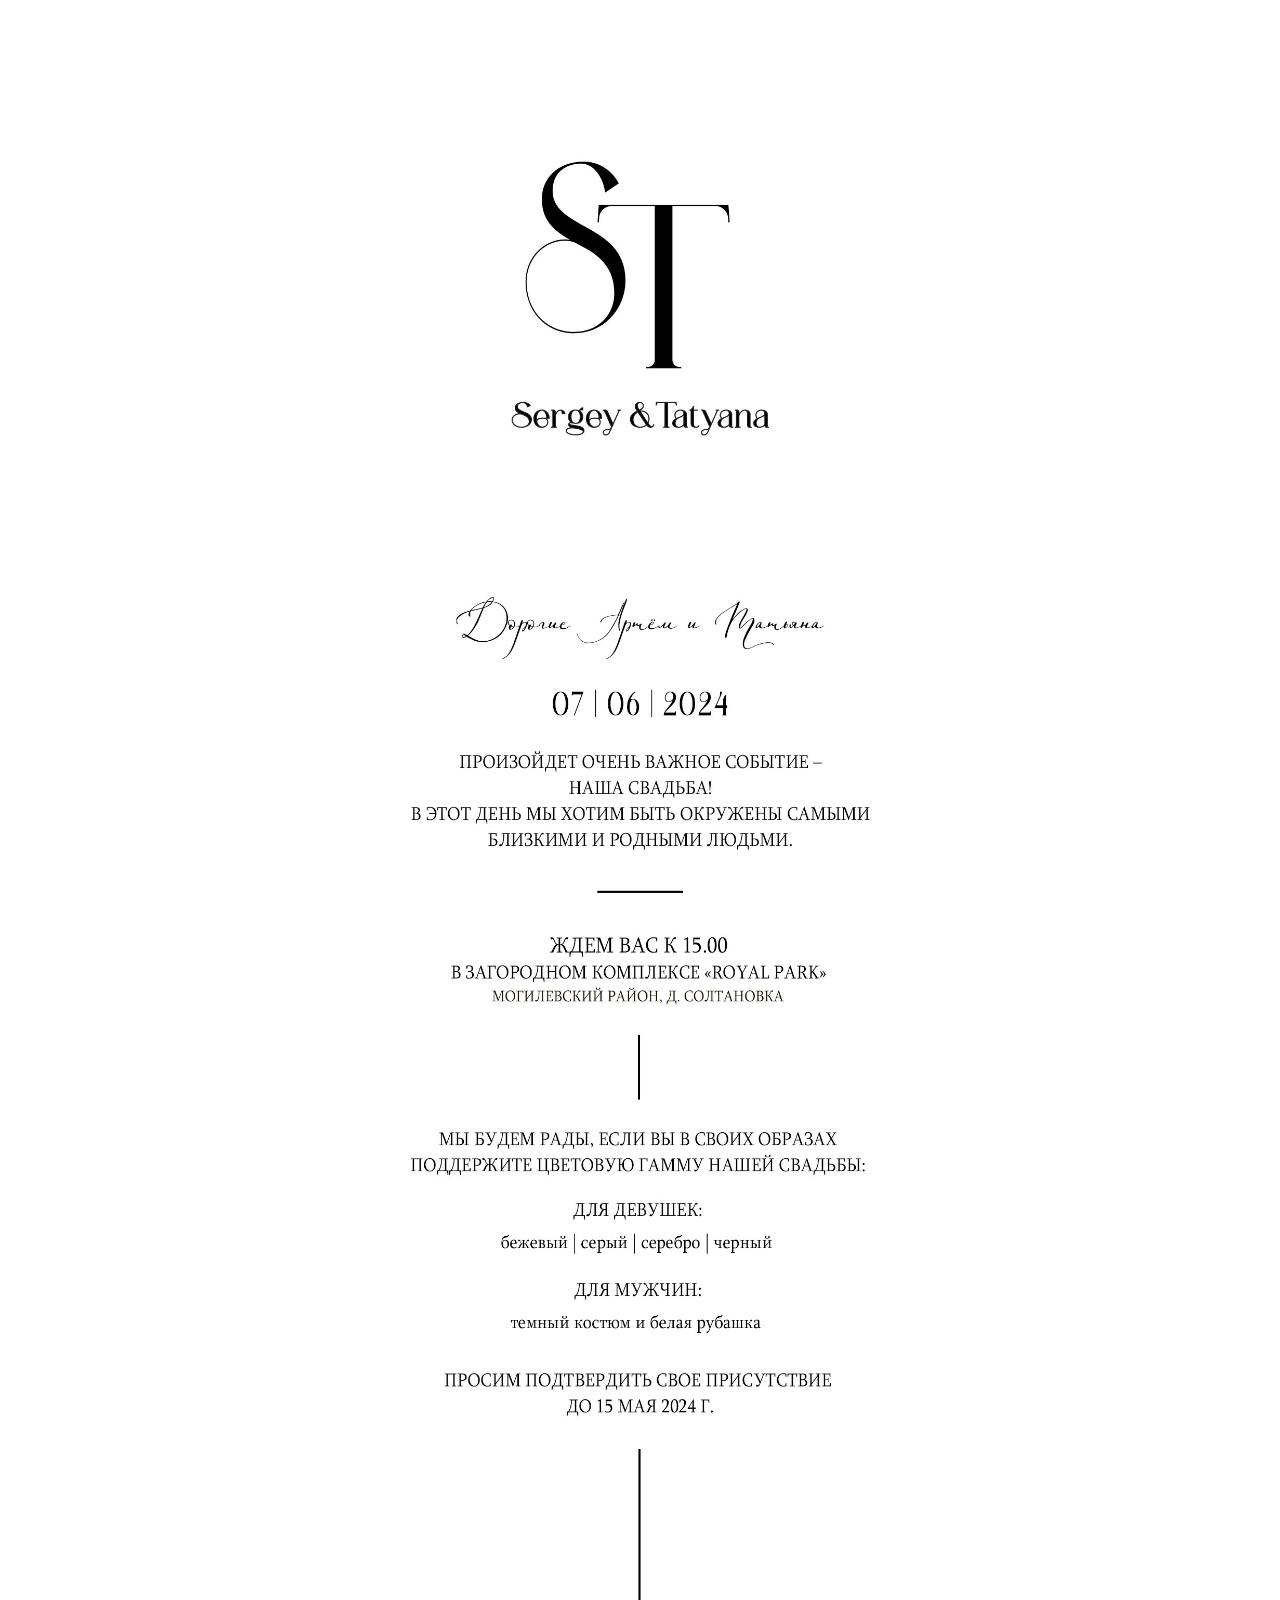
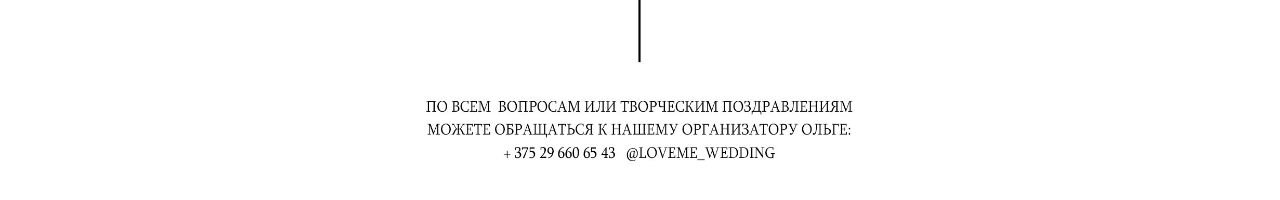
==== index.html @ fd670361 "init: files" ====
<html>
  <head>
    <meta charset="UTF-8" />
    <meta name="viewport" content="width=device-width, initial-scale=1" />
    <meta content="true" name="HandheldFriendly" />
    <meta content="width" name="MobileOptimized" />
    <meta content="yes" name="apple-mobile-web-app-capable" />
    <meta property="og:image" content="/img/1.jpg" />

    <meta property="og:type" content="website" />
    <meta property="og:title" content="Свадебное приглашение Сергея и Татьяны!" />
    <meta property="og:image" content="https://ye-story.github.io/d-a.invite/img/1.jpg" />
    <meta property="og:site_name" content="S & T" />
    <meta
      property="og:description"
      content="Свадебное приглашение Сергея и Татьяны!"
    />

    <meta property="og:url" content="https://ye-story.github.io/d-a.invite/" />

    <link rel="stylesheet" type="text/css" href="styles.css" />
    <title>S & T</title>
  </head>

  <body>
    <main>
      <div class="img-wrapper">
        <img src="./img/1.jpg" alt="" id="img1" />
      </div>
      <div class="img-wrapper" style="background-color: black;">
        <img src="./img/2.jpg" alt="" id="img2" />
      </div>
      <!-- <div class="img-wrapper">
        <img src="./img/3.jpg" alt="" id="img3" />
      </div>-->
      <!-- <div class="img-wrapper">
        <img src="" alt="" id="img4" />
      </div> -->
      <img src="./assets/scroll-down-mouse.gif" class="scroll-img" />
    </main>
    <script src="script.js"></script>
  </body>
</html>
---- styles.css ----
@font-face {
  font-family: 'DryhtenRegular';
  src: local('DryhtenRegular'),
    url('./fonts/DryhtenRegular.otf') format('opentype');
}

@font-face {
  font-family: 'Sylfaen';
  src: local('Sylfaen'), url('./fonts/sylfaen.ttf') format('truetype');
}

* {
  box-sizing: border-box;
  margin: 0;
  padding: 0;
}

html {
  font-family: 'Sylfaen', 'Times New Roman', Times, serif;
  font-size: 16px;
}

body {
  overflow: auto;
  -ms-overflow-style: none;
  scrollbar-width: none;
  overflow-x: hidden;
}

body::-webkit-scrollbar {
  width: 0;
  height: 0;
}

main {
  position: relative;

  margin: 0 auto;
  width: 500px;
}

.img-wrapper {
  display: flex;
  justify-content: center;
  align-items: center;

  width: 100%;
  height: 100vh;

  /* background: linear-gradient(#f4eff2, #fdfaf8); */
  background: white;
}

.img-wrapper img {
  width: 100%;
  height: 100%;

  object-fit: contain;
}

.main {
}

.img-wrapper.invited {
  position: relative;
}

.invited-names {
  position: absolute;
  left: 0;
  top: 12%;
  width: 100%;
  text-align: center;
  font-size: 1.25rem;
  font-weight: 600;

  font-family: 'DryhtenRegular';
}

.invited-text {
  position: absolute;
  left: 0;
  top: 21%;
  width: 100%;
  text-align: center;
  font-size: 0.7rem;
  font-weight: 500;
  line-height: 0.7rem;

  font-family: 'Sylfaen';
}

.invited-message {
  position: absolute;
  left: 26%;
  top: 57.8%;
  width: 61%;
  text-align: left;
  font-size: 0.77rem;
  font-weight: 500;
  line-height: 0.9rem;

  font-family: 'Sylfaen';
}

.invited-message p {
  margin-bottom: 0.7rem;
}

.scroll-img {
  position: absolute;
  left: 10%;
  top: 4%;
  z-index: 4;

  width: 100px;
  height: 100px;
  opacity: 0;
  animation: ani 6s forwards;
}

@keyframes ani {
  0% {
    opacity: 0;
  }

  40% {
    opacity: 0;
  }

  50% {
    opacity: 1;
  }

  80% {
    opacity: 1;
  }

  100% {
    opacity: 0;
  }
}

@media screen and (min-width: 270px) and (max-width: 600px) {
  main {
    margin: 0 auto;
    width: 100vw;
  }
}

@media screen and (max-width: 1025px) and (max-height: 601px) {
  main {
    margin: 0 auto;
    width: 300px;
  }
}
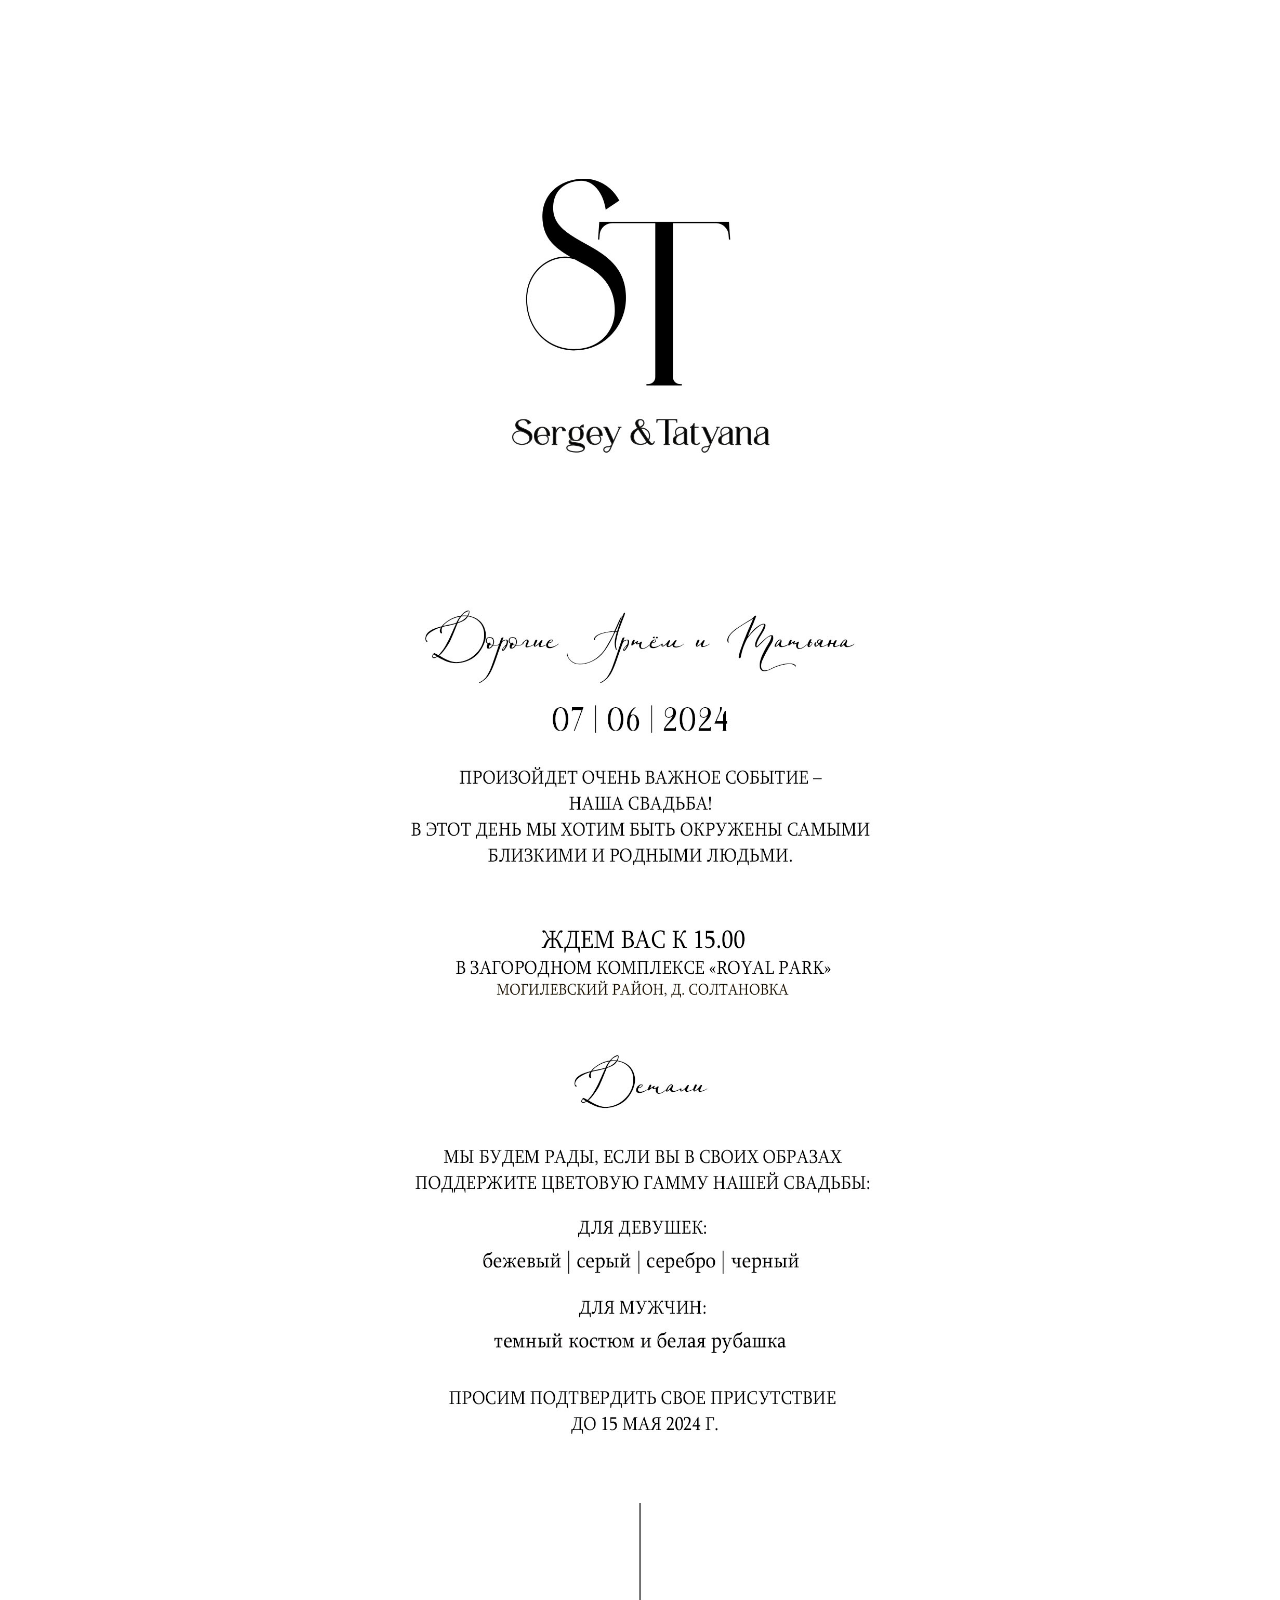
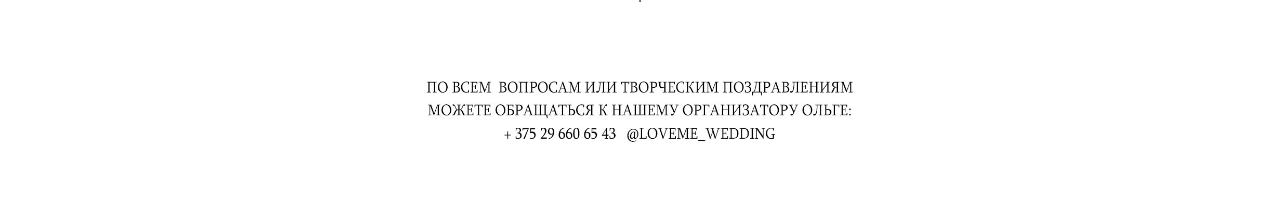
==== commit 0ea5e230: "fix: index" ====
--- a/index.html
+++ b/index.html
@@ -1,43 +1,49 @@
-<html>
-  <head>
-    <meta charset="UTF-8" />
-    <meta name="viewport" content="width=device-width, initial-scale=1" />
-    <meta content="true" name="HandheldFriendly" />
-    <meta content="width" name="MobileOptimized" />
-    <meta content="yes" name="apple-mobile-web-app-capable" />
-    <meta property="og:image" content="/img/1.jpg" />
-
-    <meta property="og:type" content="website" />
-    <meta property="og:title" content="Свадебное приглашение Сергея и Татьяны!" />
-    <meta property="og:image" content="https://ye-story.github.io/d-a.invite/img/1.jpg" />
-    <meta property="og:site_name" content="S & T" />
-    <meta
-      property="og:description"
-      content="Свадебное приглашение Сергея и Татьяны!"
-    />
-
-    <meta property="og:url" content="https://ye-story.github.io/d-a.invite/" />
-
-    <link rel="stylesheet" type="text/css" href="styles.css" />
-    <title>S & T</title>
-  </head>
-
-  <body>
-    <main>
-      <div class="img-wrapper">
-        <img src="./img/1.jpg" alt="" id="img1" />
-      </div>
-      <div class="img-wrapper" style="background-color: black;">
-        <img src="./img/2.jpg" alt="" id="img2" />
-      </div>
-      <!-- <div class="img-wrapper">
-        <img src="./img/3.jpg" alt="" id="img3" />
-      </div>-->
-      <!-- <div class="img-wrapper">
-        <img src="" alt="" id="img4" />
-      </div> -->
-      <img src="./assets/scroll-down-mouse.gif" class="scroll-img" />
-    </main>
-    <script src="script.js"></script>
-  </body>
-</html>
+<html>
+  <head>
+    <meta charset="UTF-8" />
+    <meta name="viewport" content="width=device-width, initial-scale=1" />
+    <meta content="true" name="HandheldFriendly" />
+    <meta content="width" name="MobileOptimized" />
+    <meta content="yes" name="apple-mobile-web-app-capable" />
+    <meta property="og:image" content="/img/1.jpg" />
+
+    <meta property="og:type" content="website" />
+    <meta
+      property="og:title"
+      content="Свадебное приглашение Сергея и Татьяны!"
+    />
+    <meta
+      property="og:image"
+      content="https://ye-story.github.io/s-t.invite/img/1.jpg"
+    />
+    <meta property="og:site_name" content="S & T" />
+    <meta
+      property="og:description"
+      content="Свадебное приглашение Сергея и Татьяны!"
+    />
+
+    <meta property="og:url" content="https://ye-story.github.io/s-t.invite/" />
+
+    <link rel="stylesheet" type="text/css" href="styles.css" />
+    <title>S & T</title>
+  </head>
+
+  <body>
+    <main>
+      <div class="img-wrapper">
+        <img src="./img/1.jpg" alt="" id="img1" />
+      </div>
+      <div class="img-wrapper">
+        <img src="./img/2.jpg" alt="" id="img2" />
+      </div>
+      <!-- <div class="img-wrapper">
+        <img src="./img/3.jpg" alt="" id="img3" />
+      </div>-->
+      <!-- <div class="img-wrapper">
+        <img src="" alt="" id="img4" />
+      </div> -->
+      <img src="./assets/scroll-down-mouse.gif" class="scroll-img" />
+    </main>
+    <script src="script.js"></script>
+  </body>
+</html>
